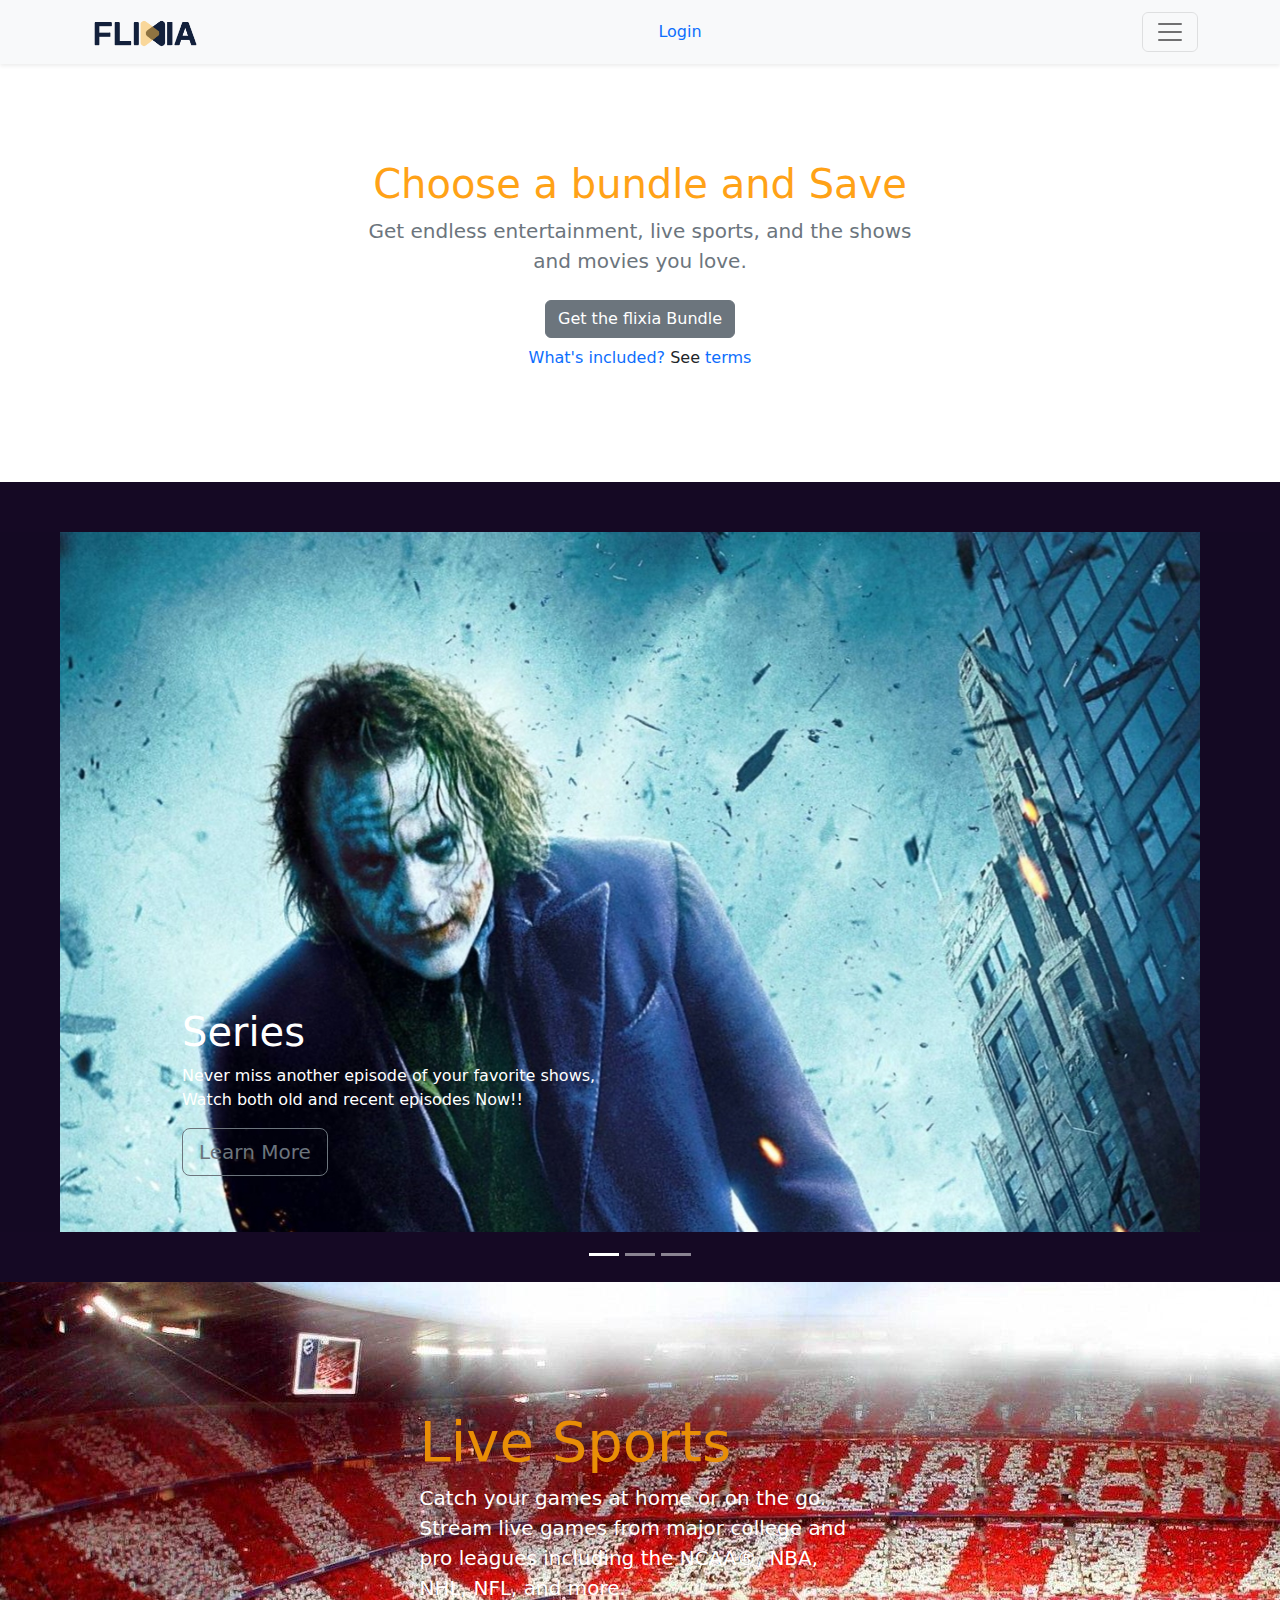
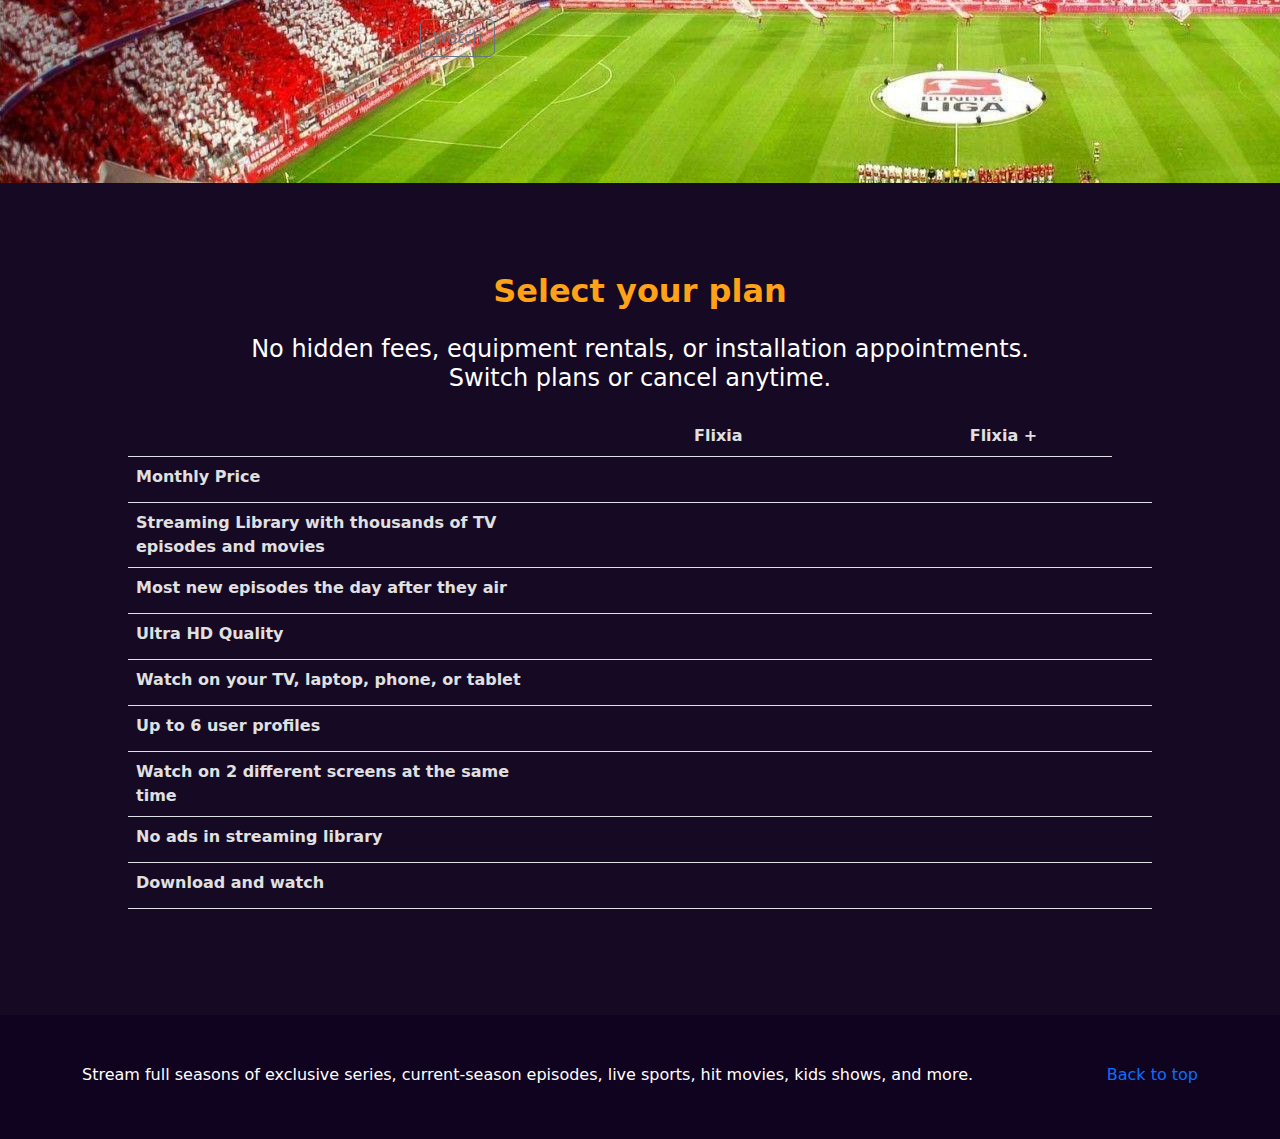
==== index.html @ 8612235c "flixia first commit" ====
<!doctype html>
<html lang="en">
  <head>
    <meta charset="utf-8">
    <meta name="viewport" content="width=device-width, initial-scale=1">
    <meta name="description" content="">
    <meta name="author" content="Mark Otto, Jacob Thornton, and Bootstrap contributors">
    <meta name="generator" content="Hugo 0.101.0">
    <title>Flixia Streaming Services</title>

    <link rel="canonical" href="https://getbootstrap.com/docs/5.2/examples/album/">

    <link href="css/bootstrap.min.css" rel="stylesheet">
    <link rel="stylesheet" href="css/styles.css">

    
  </head>
  <body>
    <style>
#sports{
        background-image: url('images/sports.jpg'); 
        padding: 0; 
        margin:-20px 0 ;
      }

#myCarousel{
  height: 800px;
  text-align: center;
  object-position: center;
  padding-top: 50px;
}

.carousel .container{
  height: 700px;
}
.bd-placeholder-img {
        font-size: 1.125rem;
        text-anchor: middle;
        -webkit-user-select: none;
        -moz-user-select: none;
        user-select: none;
      }

      @media (min-width: 768px) {
        .bd-placeholder-img-lg {
          font-size: 3.5rem;
        }
      }

      .b-example-divider {
        height: 3rem;
        background-color: rgba(0, 0, 0, .1);
        border: solid rgba(0, 0, 0, .15);
        border-width: 1px 0;
        box-shadow: inset 0 .5em 1.5em rgba(0, 0, 0, .1), inset 0 .125em .5em rgba(0, 0, 0, .15);
      }

      .b-example-vr {
        flex-shrink: 0;
        width: 1.5rem;
        height: 100vh;
      }

      .bi {
        vertical-align: -.125em;
        fill: currentColor;
      }

      .nav-scroller {
        position: relative;
        z-index: 2;
        height: 2.75rem;
        overflow-y: hidden;
      }

      .nav-scroller .nav {
        display: flex;
        flex-wrap: nowrap;
        padding-bottom: 1rem;
        margin-top: -1px;
        overflow-x: auto;
        text-align: center;
        white-space: nowrap;
        -webkit-overflow-scrolling: touch;
      }

      #sports{
        background-image: url('images/sports.jpg');  
        margin: -50px 0 ;
      }
      .transboard{
        padding: 5% 5%;
      }

      



    </style>
    
<header>
  <div class="collapse bg-light" id="navbarHeader">
    <div class="container">
      <div class="row">
        <div class="col-sm-8 col-md-7 py-4">
          <h4 class="text-black">Live TV to better your lives</h4>
          <p class="text-muted">
            Make the switch from cable. 
            Get 50+ top channels on Flixia streaming platform 
            with your favorite live sports, news, and events - 
             With Unlimited DVR, store Live TV recordings for up to nine months and fast-forward through your DVR content. 
             Access endless entertainment today with a premium account. 
             For a limited time, save $/month for 3 months. 
          </p>
        </div>
        <div class="col-sm-4 offset-md-1 py-4">
          <ul class="list-unstyled">
            <li><a href="#" class="text-black">Follow on Twitter</a></li>
            <li><a href="#" class="text-black">Like on Facebook</a></li>
            <li><a href="#" class="text-black">Follow on Instagram </a></li>
          </ul>

          <form class="d-flex" role="search">
            <input class="form-control me-2" type="search" placeholder="Search" aria-label="Search">
            <button class="btn btn-outline-success" type="submit">Search</button>
          </form>
        </div>
      </div>
    </div>
  </div>
  <div class="navbar navbar-light bg-light shadow-sm">
    <div class="container">
      <a href="#" class="navbar-brand d-flex align-items-center">
        <img src="images/flixia.png" alt="FLIXIA" width="120px">
        
      </a>

      <a href="signin.html">Login</a>
      <button class="navbar-toggler" type="button" data-bs-toggle="collapse" data-bs-target="#navbarHeader" aria-controls="navbarHeader" aria-expanded="false" aria-label="Toggle navigation">
        <span class="navbar-toggler-icon"></span>
      </button>
    </div>
  </div>
</header>

<main>

  <section class="py-5 text-center container" >
    <div class="row py-lg-5">
      <div class="col-lg-6 col-md-8 mx-auto">
        <h1 class="fw-light" style="color: rgb(255, 162, 23);"> <strong>  Choose a bundle and Save</strong></h1>
        <p class="lead text-muted">        
            Get endless entertainment, live sports, 
            and the shows and movies you love.
        <p>
          
          <a href="signin.html" class="btn btn-secondary my-2" >Get the flixia Bundle</a>
          <br>
          <a href="#" class="">What's included? </a>See <a href="">terms</a>
        </p>
      </div>
    </div>
  </section>


<main>

  <div id="myCarousel" class="carousel slide" data-bs-ride="carousel" style=" background-color: rgb(21, 9, 36);">
    <div class="carousel-indicators">
      <button type="button" data-bs-target="#myCarousel" data-bs-slide-to="0" class="active" aria-current="true" aria-label="Slide 1"></button>
      <button type="button" data-bs-target="#myCarousel" data-bs-slide-to="1" aria-label="Slide 2"></button>
      <button type="button" data-bs-target="#myCarousel" data-bs-slide-to="2" aria-label="Slide 3"></button>
    </div>
    <div class="carousel-inner">
      <div class="carousel-item active transbox">
        <div class="container series">
          <div class="carousel-caption text-start">
            <h1>Series</h1>
            <p>Never miss another episode of your favorite shows, <br>
             Watch both old and recent episodes Now!! </p>
            <p><a class="btn btn-lg btn-outline-secondary" href="#">Learn More</a></p>
          </div>
        </div>
      </div>
      <div class="carousel-item transbox">
        
        <div class="container children">
          <div class="carousel-caption">
            <h1>Kids</h1>
            <p>Channels Packed with shows for kids, <br>
            let your kids explore more educational/ fun shows</p>
            <p><a class="btn btn-lg btn-outline-secondary" href="#">Learn more</a></p>
          </div>
        </div>
      </div>
      <div class="carousel-item transbox">
        
        <div class="container sports">
          <div class="carousel-caption">
            <h1>Sports</h1>
            <p>Live and broadcast matches available.
              <br> Watch your favorites sport teams in action and never miss out on any of the actions in top leagues
              ever again.
            </p>
            <p><a class="btn btn-lg btn-outline-secondary" href="#">Learn more</a></p>
          </div>
        </div>
      </div>
      <div class="carousel-item transbox">
        <div class="container movies">
          <div class="carousel-caption text-end">
            <h1>Movies</h1>
            <p>Never miss out on new movies again.
              <br> Watch shows as soon as they air.
            </p>
            <p><a class="btn btn-lg btn-outline-secondary" href="signin.html">Signup Now</a></p>
          </div>
        </div>
      </div>
    </div>
  </div>
  </main>

<section id="sports">
  
  <div class="transboard">
        <div class=" p-md-5 m-md-3">
          <div class="col-md-5 mx-auto my-5">
            <h1 class="display-4 fw-normal" style="color: rgb(233, 142, 6);">Live Sports</h1>
            <p class="lead fw-normal" style="color: #fff;">
              Catch your games at home or on the go. Stream live games from major college and pro leagues including the NCAA®, NBA, NHL, NFL, and more.
            </p>
            <a class="btn btn-outline-secondary" href="#">Watch</a>
          </div>       
    </div>  
  </div>
  
</section>

<section id="pricing" style="background-color: rgb(21, 9, 36); color: #fff; padding: 7% 10%;">
    <h2 class=" text-center mb-4" style="color: rgb(255, 162, 23);"> <strong> Select your plan</strong> </h2>
    <h4 class="text-center mb-4">No hidden fees, equipment rentals, or installation appointments.
    <br>    Switch plans or cancel anytime.</h4>
    <div class="table-responsive">
      <table class="table text-center" style="color: rgb(224, 224, 224);">
        <thead>
          <tr>
            <th style="width: 42%;"></th>
            <th style="width: 36%;">Flixia</th>
            <th style="width: 36%;">Flixia +</th>
          </tr>
        </thead>
        <tbody>
          <tr>
            <th scope="row" class="text-start">Monthly Price</th>
            <td><svg class="bi" width="24" height="24"><use xlink:href="#check"/></svg></td>
            <td><svg class="bi" width="24" height="24"><use xlink:href="#check"/></svg></td>
            <td><svg class="bi" width="24" height="24"><use xlink:href="#check"/></svg></td>
          </tr>
          <tr>
            <th scope="row" class="text-start">Streaming Library with thousands of TV episodes and movies</th>
            <td></td>
            <td><svg class="bi" width="24" height="24"><use xlink:href="#check"/></svg></td>
            <td><svg class="bi" width="24" height="24"><use xlink:href="#check"/></svg></td>
          </tr>
        </tbody>

        <tbody>
          <tr>
            <th scope="row" class="text-start">Most new episodes the day after they air</th>
            <td><svg class="bi" width="24" height="24"><use xlink:href="#check"/></svg></td>
            <td><svg class="bi" width="24" height="24"><use xlink:href="#check"/></svg></td>
            <td><svg class="bi" width="24" height="24"><use xlink:href="#check"/></svg></td>
          </tr>
          <tr>
            <th scope="row" class="text-start">Ultra HD Quality</th>
            <td><svg class="bi" width="24" height="24"><use xlink:href="#check"/></svg></td>
            <td><svg class="bi" width="24" height="24"><use xlink:href="#check"/></svg></td>
            <td><svg class="bi" width="24" height="24"><use xlink:href="#check"/></svg></td>
          </tr>
          <tr>
            <th scope="row" class="text-start">Watch on your TV, laptop, phone, or tablet</th>
            <td></td>
            <td><svg class="bi" width="24" height="24"><use xlink:href="#check"/></svg></td>
            <td><svg class="bi" width="24" height="24"><use xlink:href="#check"/></svg></td>
          </tr>
          <tr>
            <th scope="row" class="text-start">Up to 6 user profiles</th>
            <td></td>
            <td><svg class="bi" width="24" height="24"><use xlink:href="#check"/></svg></td>
            <td><svg class="bi" width="24" height="24"><use xlink:href="#check"/></svg></td>
          </tr>
          <tr>
            <th scope="row" class="text-start">Watch on 2 different screens at the same time</th>
            <td></td>
            <td></td>
            <td><svg class="bi" width="24" height="24"><use xlink:href="#check"/></svg></td>
          </tr>
          <tr>
            <th scope="row" class="text-start">No ads in streaming library</th>
            <td></td>
            <td><svg class="bi" width="24" height="24"><use xlink:href="#check"/></svg></td>
            <td><svg class="bi" width="24" height="24"><use xlink:href="#check"/></svg></td>
          </tr>
            <tr>
                <th scope="row" class="text-start">Download and watch</th>
                <td></td>
                <td><svg class="bi" width="24" height="24"><use xlink:href="#check"/></svg></td>
                <td><svg class="bi" width="24" height="24"><use xlink:href="#check"/></svg></td>
            </tr>
                
        </tbody>
      </table>
    </div>
  </main>
</section>


<footer class="text-muted py-5" style="background-color: rgb(16, 3, 31);">
  <div class="container">
    <p class="float-end mb-1">
      <a href="#">Back to top</a>
    </p>
    <p class="mb-1" style="color: #fff;">
        Stream full seasons of exclusive series, 
        current-season episodes, live sports, hit movies, kids shows, and more.
    </p>  
</div>
</footer>


    <script src="js/bootstrap.bundle.min.js"></script>

      
  </body>
</html>
---- css/styles.css ----
a{
  text-decoration: none;
}


.children{
 background-image: url("../images/children.jpg");
 background-repeat: no-repeat;
 background-size: cover;
}

.movies{
 background-image: url("../images/movies.jpg");
 background-repeat: no-repeat;
 background-size: cover;
}

.series{
    background-image: url("../images/series.jpg");
    background-repeat: no-repeat;
    background-size: cover;
}

.sports{
    background-image: url("../images/football.jpg");
    background-repeat: no-repeat;
    background-size:cover;
    
}
 body{
  margin: 0;
  padding: 0;
  line-height: 1.5;
 }

 .card{
  text-align: left;
  padding-left: 10px;
  color: #fff;
  padding-top: 0;
  box-shadow: none;
 }

 .card .textincard, .bigtextincard{
  padding: 5px 0;
  margin: 10px;
 }

 .transbox{
  background-size: 100%;
  background: rgb(21, 9, 36, .4);
  margin-left: -10px;
 }

 .transboard{
  background: rgb(21, 9, 36), .2;
  margin-left: -10px;
 }
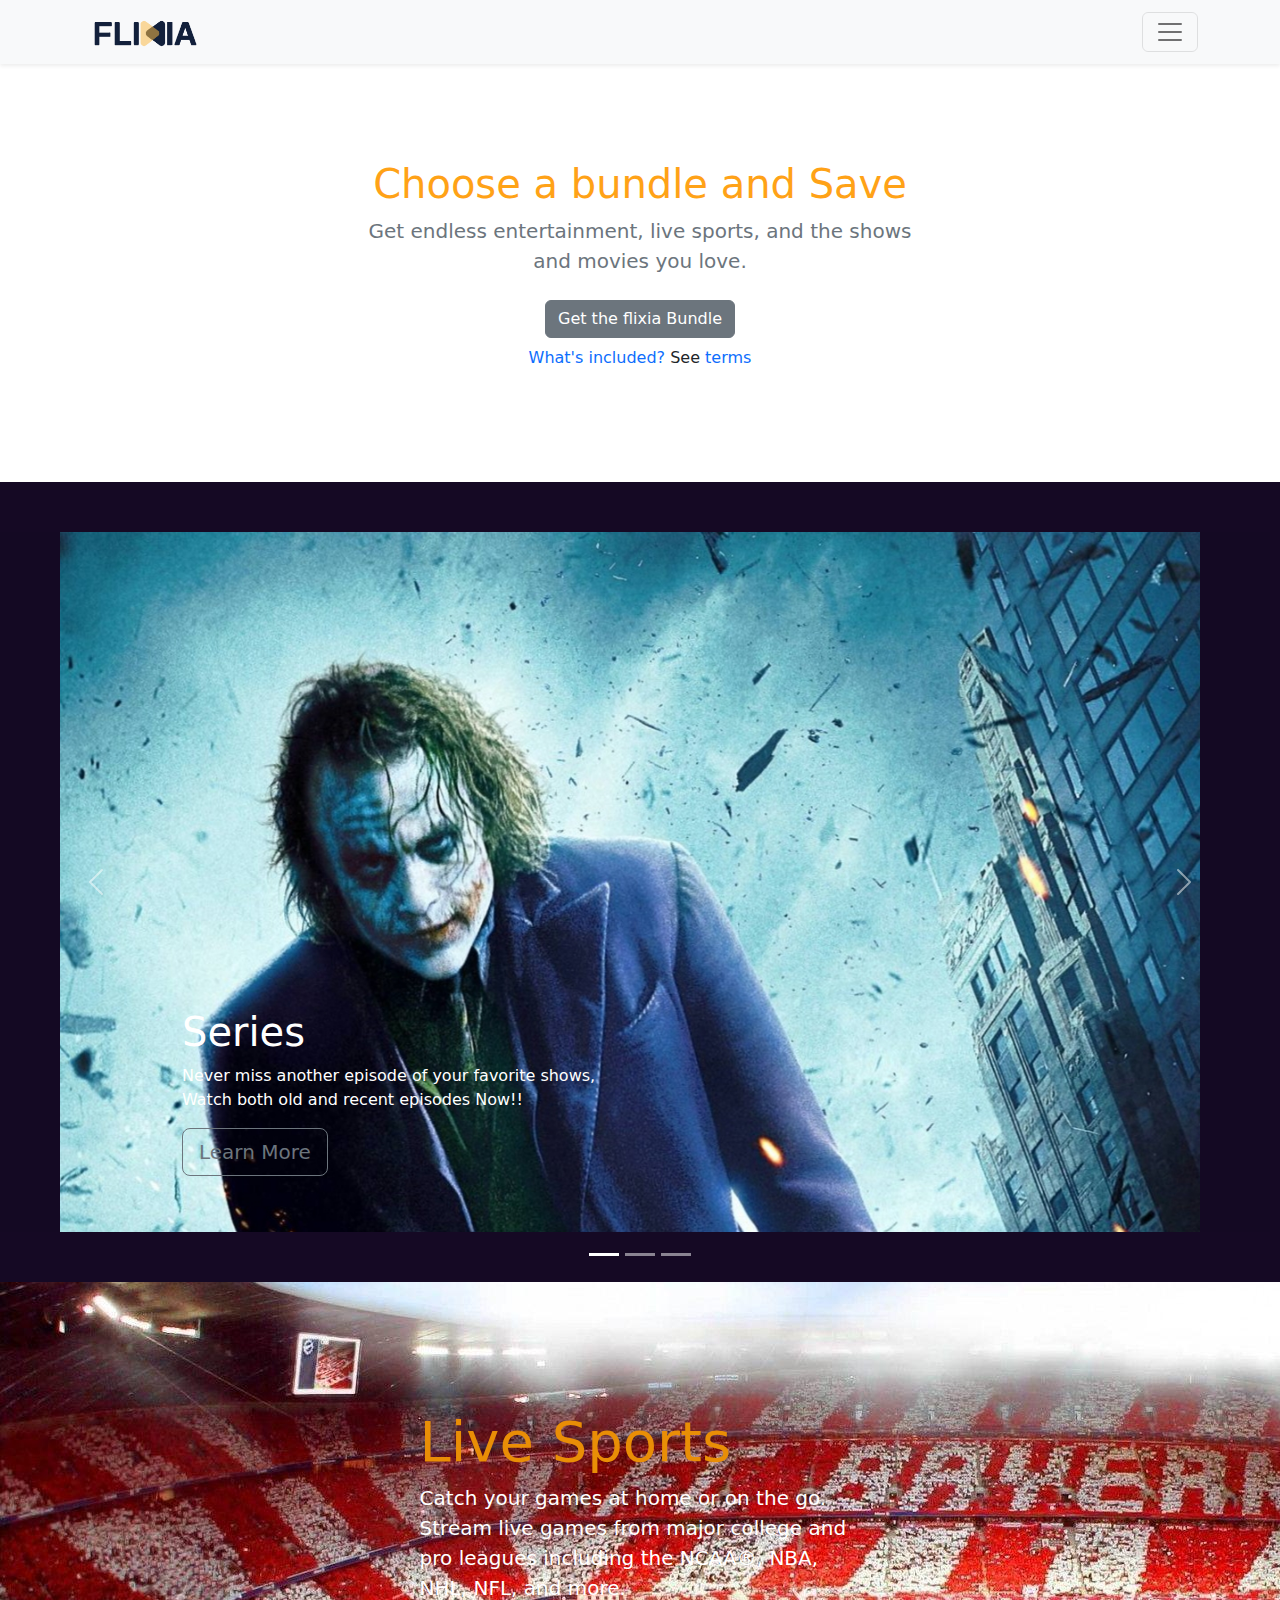
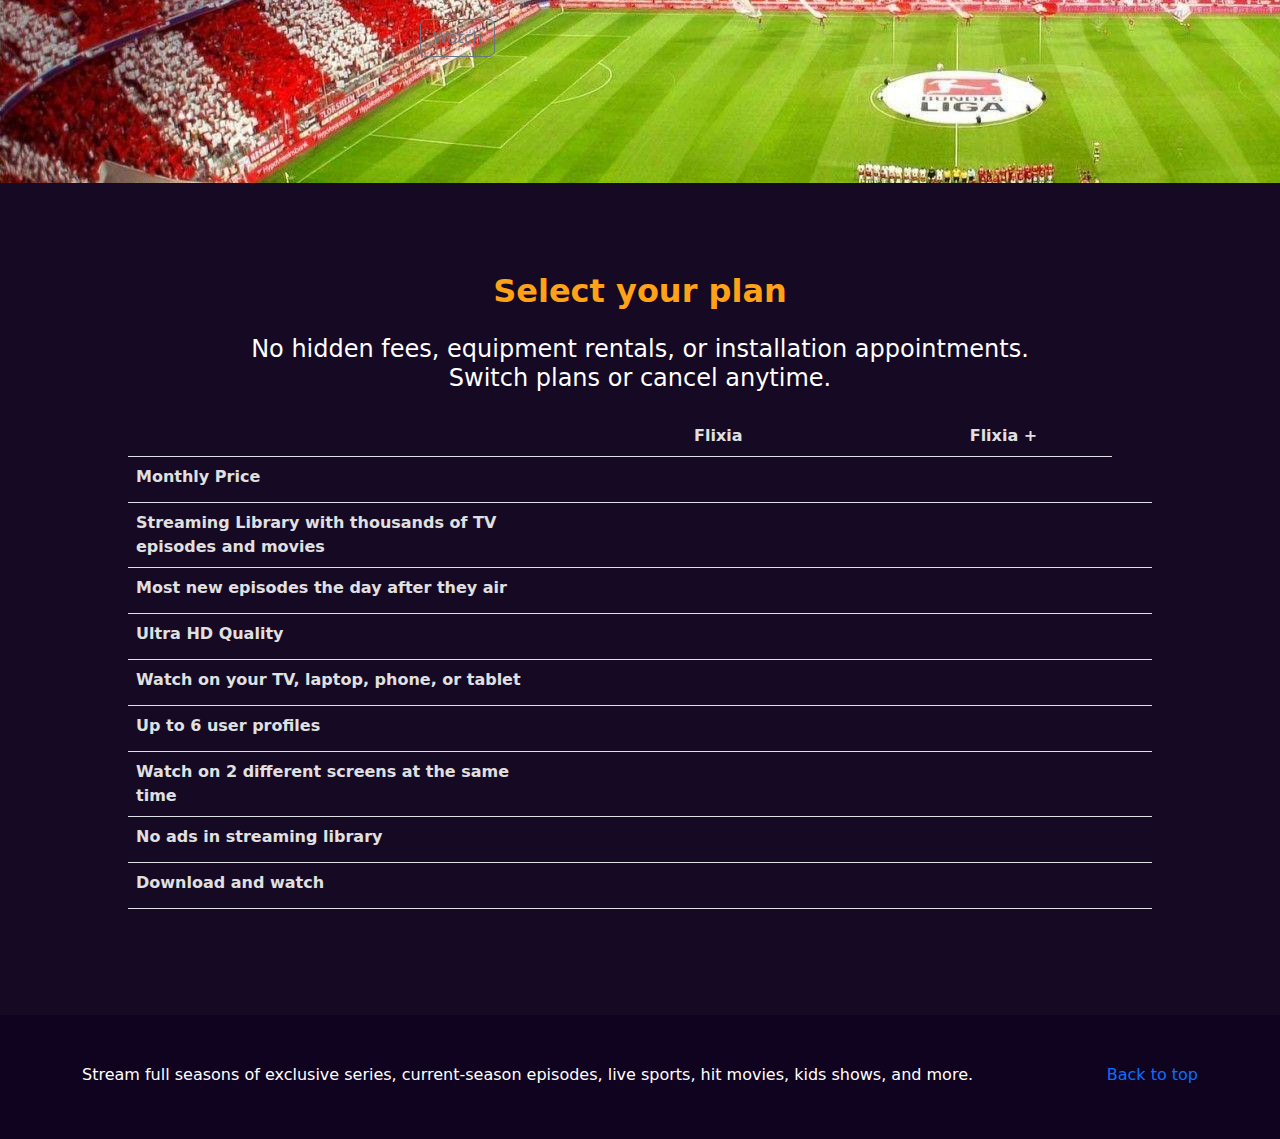
==== commit d0f67b31: "remove login from navbar" ====
--- a/index.html
+++ b/index.html
@@ -135,7 +135,6 @@
         
       </a>
 
-      <a href="signin.html">Login</a>
       <button class="navbar-toggler" type="button" data-bs-toggle="collapse" data-bs-target="#navbarHeader" aria-controls="navbarHeader" aria-expanded="false" aria-label="Toggle navigation">
         <span class="navbar-toggler-icon"></span>
       </button>
@@ -218,6 +217,14 @@
         </div>
       </div>
     </div>
+    <button class="carousel-control-prev" type="button" data-bs-target="#myCarousel" data-bs-slide="prev">
+      <span class="carousel-control-prev-icon" aria-hidden="true"></span>
+      <span class="visually-hidden">Previous</span>
+    </button>
+    <button class="carousel-control-next" type="button" data-bs-target="#myCarousel" data-bs-slide="next">
+      <span class="carousel-control-next-icon" aria-hidden="true"></span>
+      <span class="visually-hidden">Next</span>
+    </button>
   </div>
   </main>
 
@@ -333,4 +340,4 @@
 
       
   </body>
-</html>+</html>
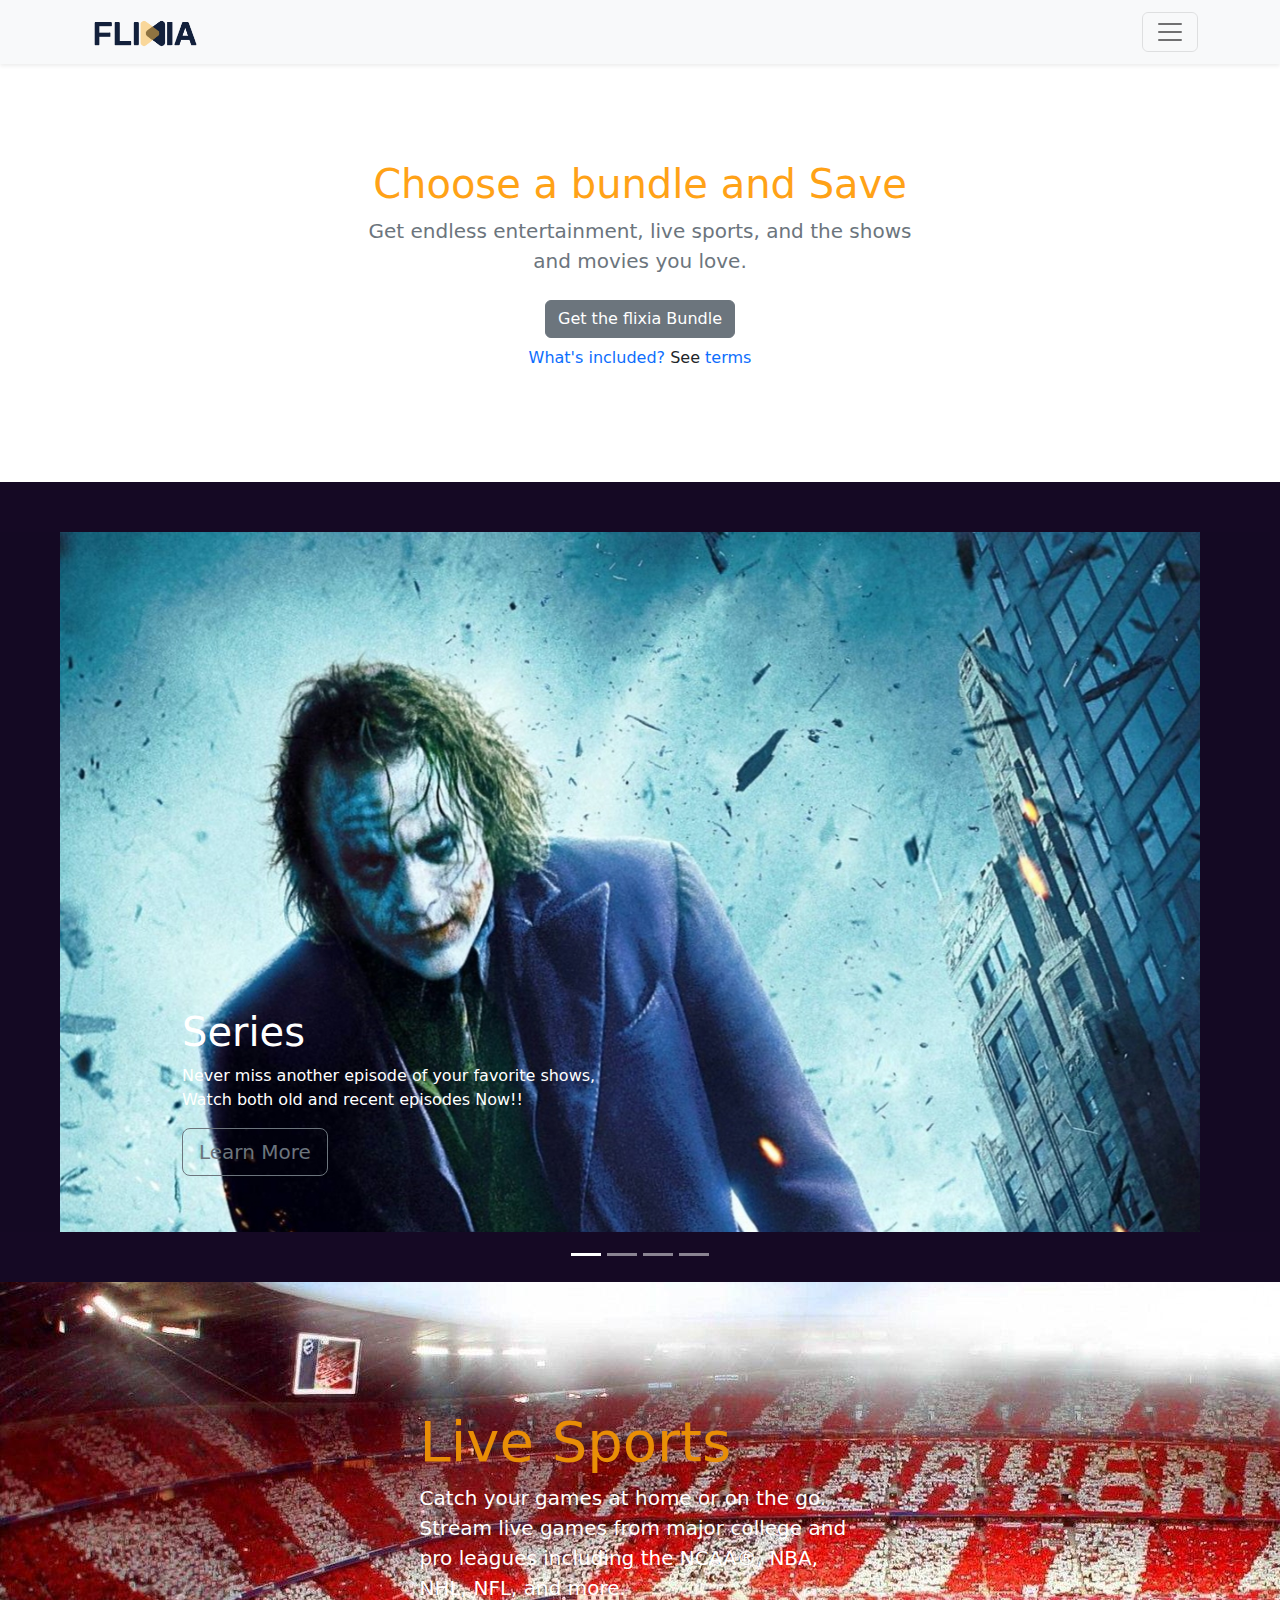
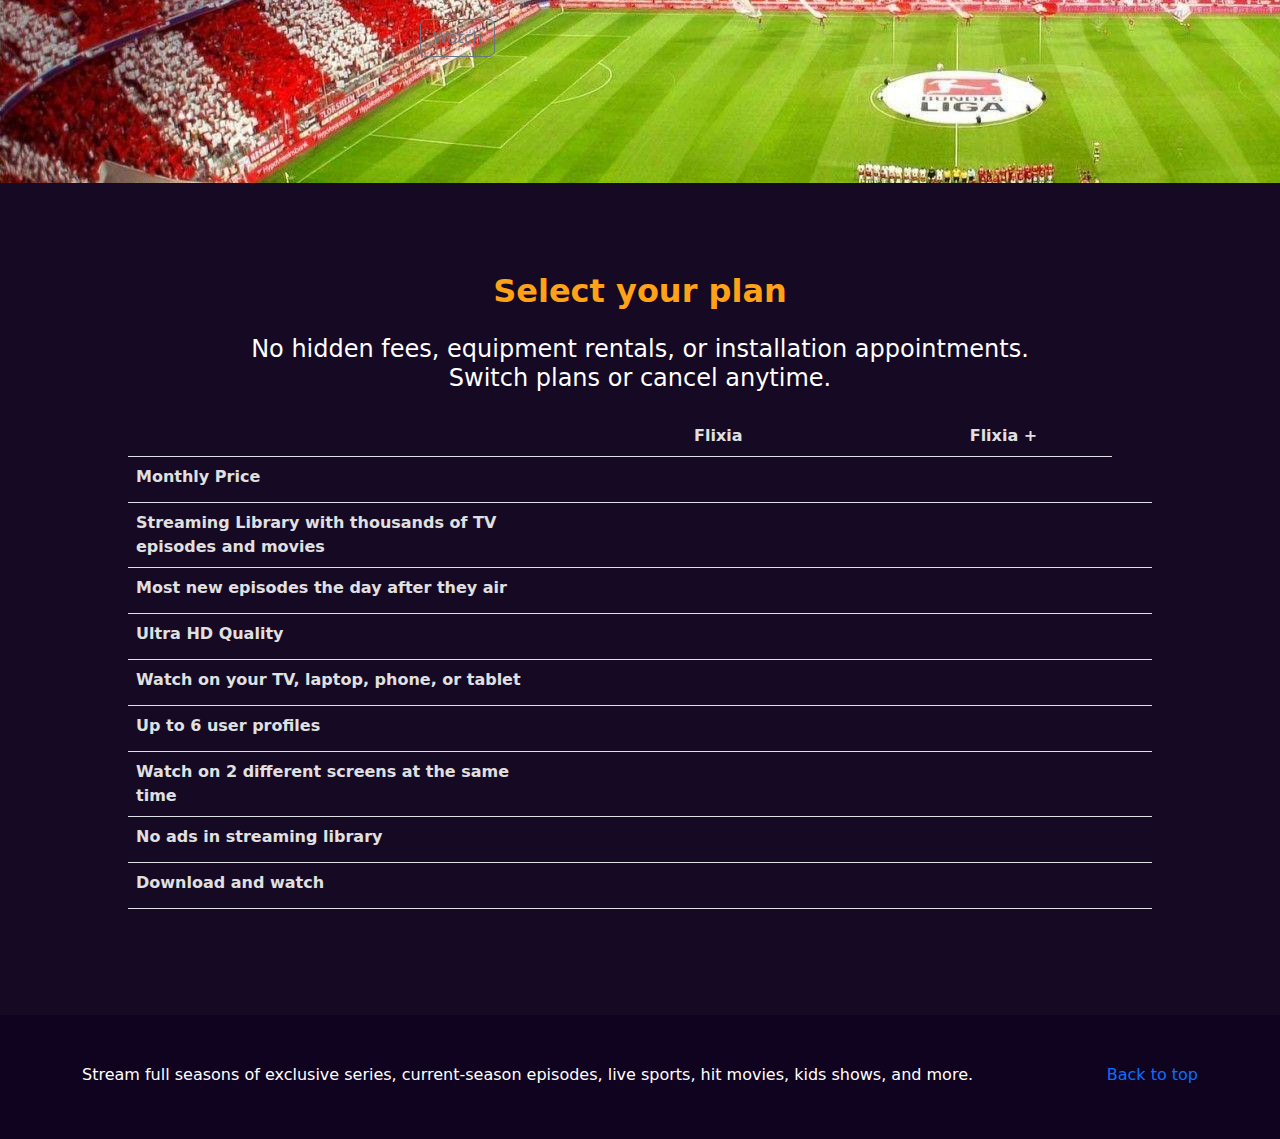
==== commit f7202ee6: "second commit" ====
--- a/index.html
+++ b/index.html
@@ -169,6 +169,7 @@
       <button type="button" data-bs-target="#myCarousel" data-bs-slide-to="0" class="active" aria-current="true" aria-label="Slide 1"></button>
       <button type="button" data-bs-target="#myCarousel" data-bs-slide-to="1" aria-label="Slide 2"></button>
       <button type="button" data-bs-target="#myCarousel" data-bs-slide-to="2" aria-label="Slide 3"></button>
+      <button type="button" data-bs-target="#myCarousel" data-bs-slide-to="3" aria-label="Slide 3"></button>
     </div>
     <div class="carousel-inner">
       <div class="carousel-item active transbox">
@@ -217,14 +218,6 @@
         </div>
       </div>
     </div>
-    <button class="carousel-control-prev" type="button" data-bs-target="#myCarousel" data-bs-slide="prev">
-      <span class="carousel-control-prev-icon" aria-hidden="true"></span>
-      <span class="visually-hidden">Previous</span>
-    </button>
-    <button class="carousel-control-next" type="button" data-bs-target="#myCarousel" data-bs-slide="next">
-      <span class="carousel-control-next-icon" aria-hidden="true"></span>
-      <span class="visually-hidden">Next</span>
-    </button>
   </div>
   </main>
 
